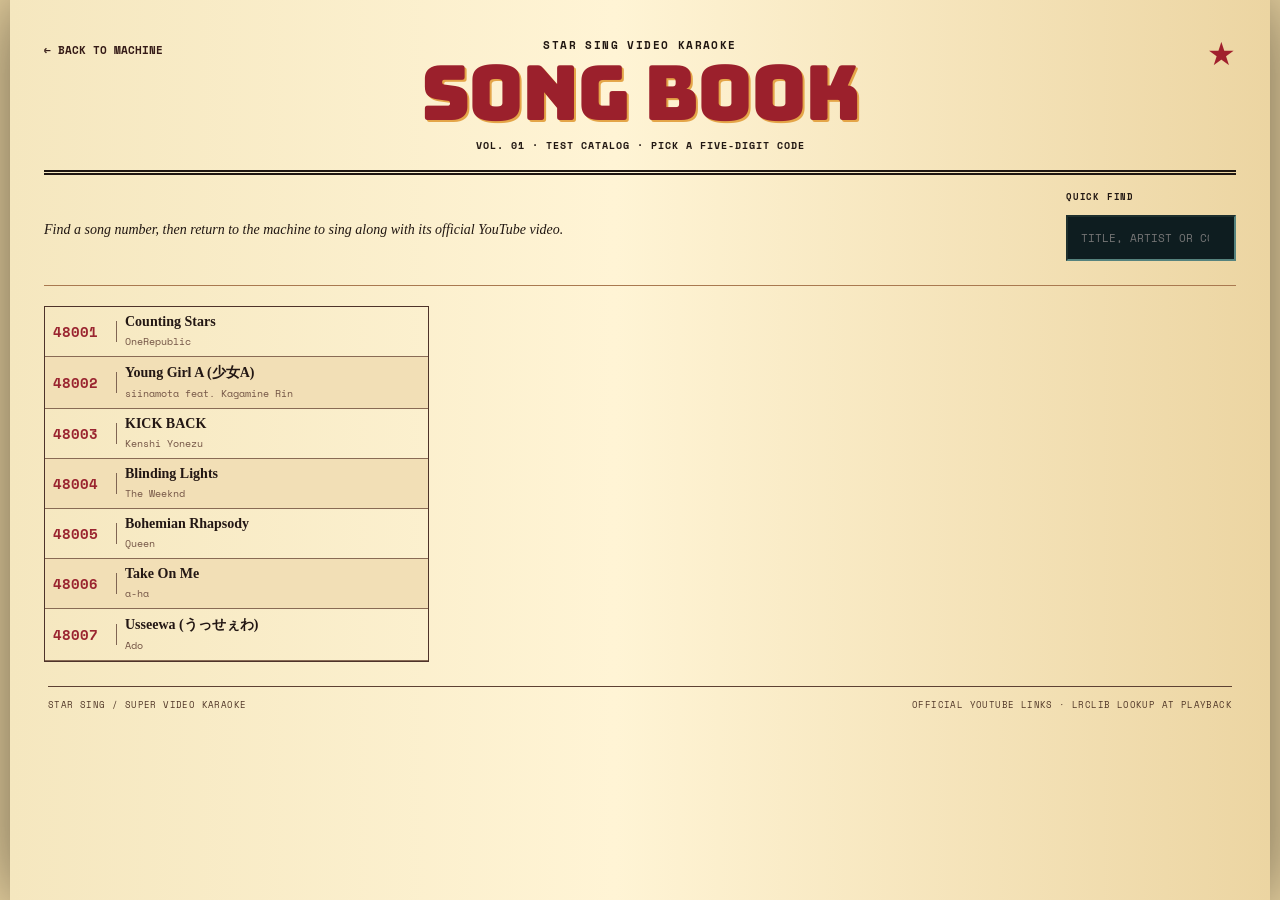
==== songbook.html @ 18efb2ae "Redesign karaoke machine with linked song catalog" ====
<!doctype html>
<html lang="en">
<head>
  <meta charset="utf-8">
  <meta name="viewport" content="width=device-width, initial-scale=1">
  <meta name="theme-color" content="#f6e1a7">
  <title>STAR SING — Song Book</title>
  <link rel="stylesheet" href="styles.css">
  <script defer src="songbook.js"></script>
</head>
<body class="songbook-body">
  <main class="songbook-page">
    <header class="book-header"><a href="index.html">← BACK TO MACHINE</a><div><small>STAR SING VIDEO KARAOKE</small><h1>SONG BOOK</h1><p>VOL. 01 · TEST CATALOG · PICK A FIVE-DIGIT CODE</p></div><span>★</span></header>
    <section class="book-intro"><p>Find a song number, then return to the machine to sing along with its official YouTube video.</p><label>QUICK FIND <input id="bookSearch" type="search" placeholder="TITLE, ARTIST OR CODE" autocomplete="off"></label></section>
    <div class="book-columns" id="bookList"><p>OPENING SONG BOOK…</p></div>
    <footer><span>STAR SING / SUPER VIDEO KARAOKE</span><span>OFFICIAL YOUTUBE LINKS · LRCLIB LOOKUP AT PLAYBACK</span></footer>
  </main>
</body>
</html>
---- styles.css ----
@import url('https://fonts.googleapis.com/css2?family=Bungee&family=Space+Mono:wght@400;700&display=swap');

/* Printed-song-book view: intentionally separate from the machine UI. */
.songbook-body{background:#e8d2a0;color:#211712;min-height:100vh}.songbook-page{width:min(1260px,100%);margin:auto;padding:35px 34px;font-family:Georgia,'Times New Roman',serif;background:linear-gradient(90deg,#f5e7bf,#fff4d5 48%,#ecd5a2);box-shadow:0 0 70px #0008;min-height:100vh}.book-header{display:grid;grid-template-columns:1fr auto 1fr;align-items:start;border-bottom:5px double #1e1612;padding-bottom:17px}.book-header>a{color:#351b17;font:700 11px var(--mono);text-decoration:none;padding-top:7px}.book-header>div{text-align:center}.book-header small{font:700 11px var(--mono);letter-spacing:1.4px}.book-header h1{margin:2px 0;font:clamp(38px,7vw,76px)/1 var(--display);letter-spacing:-2px;color:#9b202c;text-shadow:2px 2px #e4a548}.book-header p{margin:7px 0 0;font:700 10px var(--mono);letter-spacing:1px}.book-header>span{justify-self:end;color:#a0202d;font-size:32px}.book-intro{display:flex;align-items:center;justify-content:space-between;gap:22px;padding:15px 0;border-bottom:1px solid #a97950;font-size:14px;font-style:italic}.book-intro p{margin:0;max-width:580px}.book-intro label{white-space:nowrap;font:700 9px var(--mono);letter-spacing:.8px}.book-intro input{display:block;margin-top:5px;width:230px;padding:8px;border:1px solid #53342a;background:#fff9e6;color:#26130e;font:10px var(--mono)}.book-columns{display:grid;grid-template-columns:repeat(3,minmax(0,1fr));gap:19px;margin-top:20px}.book-columns>p{font:12px var(--mono)}.book-column{border:1px solid #4e332a}.book-column a{display:grid;grid-template-columns:64px minmax(0,1fr);gap:8px;min-height:48px;padding:7px 8px;border-bottom:1px solid #896b55;color:#231714;text-decoration:none}.book-column a:nth-child(even){background:#f2dfb6}.book-column a:hover{background:#d8efd5}.book-column b{align-self:center;border-right:1px solid #806553;font:700 14px var(--mono);color:#9a2530}.book-column strong,.book-column small{display:block;overflow:hidden;text-overflow:ellipsis;white-space:nowrap}.book-column strong{font-size:14px}.book-column small{margin-top:4px;color:#725344;font:10px var(--mono)}.songbook-page footer{margin-top:24px;border-color:#5d4133;color:#513728;font:9px var(--mono)}@media(max-width:780px){.songbook-page{padding:22px 15px}.book-header{grid-template-columns:1fr auto}.book-header>div{grid-row:2;grid-column:1/3;margin-top:16px}.book-intro{display:block}.book-intro label{display:block;margin-top:14px}.book-intro input{width:100%}.book-columns{grid-template-columns:1fr 1fr}}@media(max-width:480px){.book-columns{grid-template-columns:1fr}.book-header h1{font-size:41px}}
:root{--ink:#150d0b;--cream:#ffe9b0;--gold:#ffcb52;--pink:#ff5f88;--teal:#41d7ca;--panel:#471b22;--line:#d98d55;--mono:'Space Mono',Consolas,monospace;--display:'Bungee',Impact,sans-serif;color-scheme:dark;font-family:var(--mono)}*{box-sizing:border-box}body{margin:0;min-width:320px;min-height:100vh;color:var(--cream);background:#180c0c}.video-atmosphere,.video-atmosphere video,.video-fallback{position:fixed;inset:0;width:100%;height:100%;z-index:-3;object-fit:cover}.video-atmosphere{overflow:hidden;background:#101d21}.video-atmosphere video{opacity:.43;filter:saturate(1.25) contrast(1.15) brightness(.55)}.video-fallback{z-index:-4;background:radial-gradient(circle at 80% 15%,#ee88404a,transparent 23%),radial-gradient(circle at 20% 70%,#086c7255,transparent 35%),linear-gradient(125deg,#152b2f,#32142b 46%,#6c271d)}.scanlines{position:fixed;inset:0;z-index:8;pointer-events:none;opacity:.16;background:repeating-linear-gradient(0deg,transparent 0 2px,#000 3px 4px),radial-gradient(ellipse at center,transparent 35%,#0009 100%);mix-blend-mode:multiply}.machine-shell{width:min(1430px,100%);margin:auto;padding:20px 28px 24px}.machine-marquee{min-height:90px;display:flex;align-items:center;gap:23px;padding:0 24px;border:5px solid #ffe09a;border-radius:17px 17px 7px 7px;background:linear-gradient(90deg,#962c3a,#4b1825 46%,#8d302e);box-shadow:0 7px 0 #1a090b,0 0 0 4px #722b27,0 0 30px #ffb45277}.brand{display:flex;align-items:center;gap:10px;color:var(--cream);text-decoration:none;font-family:var(--display);font-size:18px;line-height:.83;letter-spacing:1px;text-shadow:2px 3px #5f1524}.brand b{color:var(--gold);font-size:27px}.brand-star{font-size:34px;color:#fff2bd;text-shadow:0 0 12px #ffe59a}.marquee-copy{display:grid;gap:7px;text-align:center;flex:1;text-shadow:2px 2px #220b0e}.marquee-copy strong{font-family:var(--display);color:#fff4c6;font-size:clamp(17px,2.3vw,31px);letter-spacing:1px}.marquee-copy span{font-size:10px;letter-spacing:2px;color:#ffc5b4}.songbook-link{color:#fff2bd;text-decoration:none;text-align:right;font-size:10px;line-height:1.4;border-left:1px solid #ffb579;padding-left:20px}.songbook-link b{font-size:12px;color:var(--gold)}.machine-grid{display:grid;grid-template-columns:335px minmax(0,1fr);gap:25px;margin-top:24px}.control-deck,.console,.pitch-bay{border:3px solid #f1a45d;background:linear-gradient(145deg,#642327,#2d1019);box-shadow:inset 0 0 0 3px #1e0a0d,8px 9px 0 #160709a8}.control-deck{align-self:start;padding:12px}.deck-top,.deck-bottom{display:flex;align-items:center;justify-content:space-between;background:#210c11;border:1px solid #9a4e3e;padding:10px 12px;color:#ffd685;font-size:10px;letter-spacing:1px}.deck-top span:last-child{font-family:var(--display);font-size:17px;color:var(--teal)}input{font:inherit}input[type=search]{width:100%;margin:12px 0 9px;padding:13px;background:#0e1d20;color:#e9ffef;border:2px inset #56837e;text-transform:uppercase;outline:none;font-size:11px}.catalog-head{display:grid;grid-template-columns:68px 1fr;gap:8px;padding:7px 10px;background:#c4604f;color:#2a1015;font-size:9px;font-weight:bold}.song-list{max-height:calc(100vh - 292px);min-height:350px;overflow:auto;background:#160f11;border:1px solid #9a5046;scrollbar-color:#f5b85d #1a0c0e}.song-list p{font-size:11px;padding:15px}.song-row{width:100%;display:grid;grid-template-columns:68px minmax(0,1fr);gap:8px;text-align:left;color:#ffe9b0;border:0;border-bottom:1px solid #633029;background:#221215;padding:10px;cursor:pointer;font:inherit}.song-row:hover,.song-row.active{background:#694036;color:#ffffd8}.song-row.active{box-shadow:inset 5px 0 var(--teal)}.song-row b{align-self:center;color:#ffca62;font-size:10px}.song-row strong,.song-row small{display:block;overflow:hidden;white-space:nowrap;text-overflow:ellipsis}.song-row strong{font-size:11px}.song-row small{margin-top:3px;font-size:9px;color:#e9b7a6}.deck-bottom{margin-top:10px;justify-content:center;gap:12px;color:#d2a29a;font-size:8px}.lamp{width:8px;height:8px;border-radius:50%;background:var(--teal);box-shadow:0 0 8px var(--teal)}.lamp.amber{background:var(--gold);box-shadow:0 0 8px var(--gold)}.crt-bay{min-width:0}.tv-case{padding:17px 18px 0;border:10px solid #683d27;border-bottom:0;border-radius:44px 44px 0 0;background:linear-gradient(112deg,#8a654c,#2b1714 13%,#694530 75%,#ae805a);box-shadow:inset 3px 4px #e6bb8f,inset -5px -4px #29120e,10px 12px 0 #1607099e}.tv-glass{padding:8px;border:5px solid #160d0c;border-radius:27px 27px 11px 11px;background:#080e0f;box-shadow:inset 0 0 0 3px #53706c,inset 0 0 26px #000}.screen-topline,.screen-footer{display:flex;justify-content:space-between;gap:8px;padding:7px 8px;color:#a5e3d8;background:#071a1b;font-size:9px;letter-spacing:1px}.screen-topline span:last-child{color:#ffcc61}.player-viewport{aspect-ratio:16/8.75;position:relative;overflow:hidden;background:radial-gradient(ellipse at center,#185c5c,#051012 67%)}.youtube-player,.youtube-player iframe{position:absolute;inset:0;width:100%;height:100%;border:0}.screen-idle{position:absolute;inset:0;z-index:2;display:grid;align-content:center;justify-items:center;gap:8px;text-align:center;background:radial-gradient(circle,#2b6562,#071416 67%);color:#fff0b7;text-shadow:0 0 10px #91ffff}.screen-idle.hidden{display:none}.screen-idle .sparkle{font-size:34px;color:#ffdd6b}.screen-idle b{font-family:var(--display);line-height:1.25;font-size:clamp(18px,3vw,32px)}.screen-idle small{font-size:9px;letter-spacing:1.5px}.karaoke-overlay{position:absolute;inset:0;z-index:1;display:flex;flex-direction:column;align-items:center;justify-content:flex-end;padding:17px 4% 9px;pointer-events:none;text-align:center;background:linear-gradient(transparent 33%,#0000001a 48%,#071010b8 100%);text-shadow:2px 2px 0 #162127,0 0 9px #000}.track-kicker{margin:0 0 3px;font-size:10px;letter-spacing:1.4px;color:#67e8d9}.karaoke-overlay h1{margin:0;font-family:var(--display);font-size:clamp(15px,2.6vw,31px);color:#fff6c9;line-height:1.2}.karaoke-overlay>p:not(.track-kicker){margin:4px 0 8px;font-size:9px;color:#ffdca8}.lyrics{min-height:68px;width:100%;display:grid;align-content:center;gap:4px;font-size:clamp(11px,1.55vw,16px);line-height:1.25;color:#a6cac4}.lyrics .active{font-family:var(--display);font-size:clamp(14px,2.3vw,25px);color:#fff4c4}.lyrics .before{color:#bb9990}.lyrics .after{color:#b4e9df}.tv-speaker{height:71px;display:flex;align-items:center;justify-content:center;gap:10px;border:9px solid #442116;border-top:0;background:repeating-linear-gradient(90deg,#171110 0 2px,#2d201c 3px 5px)}.tv-speaker i{width:34px;height:34px;border-radius:50%;border:4px solid #120c0b;background:radial-gradient(circle,#633b2d 0 10%,#121211 14% 35%,#6a3d2b 37% 44%,#17100e 46%);box-shadow:inset 0 0 5px #000}.console{margin-top:0;padding:10px 16px 13px;border-top:0}.console-label{display:flex;justify-content:space-between;gap:8px;padding:4px 2px 11px;font-size:8px;color:#f2ad79;letter-spacing:1px}.console-label b{font-size:10px;color:#ffdc8b}.transport-row{display:flex;align-items:center;gap:14px;justify-content:center}.round-button,.big-play{font:inherit;cursor:pointer;color:#ffeab5;border:3px solid #25100d;background:radial-gradient(circle at 35% 28%,#dc9265,#812f30 65%,#3e161a);box-shadow:inset 2px 3px #ffc987,2px 3px #17080a}.round-button{width:60px;height:60px;border-radius:50%;display:grid;place-content:center;gap:2px}.round-button span{font-size:25px;line-height:.7}.round-button small{font-size:7px}.big-play{min-width:102px;height:63px;border-radius:8px;background:linear-gradient(#f06758,#a82833);font-family:var(--display);font-size:14px;letter-spacing:1px}.big-play.playing{background:linear-gradient(#3ecebc,#177568)}.big-play span{margin-right:5px}.youtube-link{margin-left:auto;padding:8px 10px;border:1px solid #eda86c;color:#ffd786;background:#260f15;text-align:center;text-decoration:none;font-size:8px;line-height:1.5}.youtube-link.disabled{pointer-events:none;opacity:.5}.calibration-panel{display:grid;grid-template-columns:1fr 1fr;gap:15px;margin-top:15px;padding-top:11px;border-top:1px solid #925044}.calibration-panel label{display:grid;grid-template-columns:auto 1fr auto;align-items:center;gap:8px;color:#ffd698;font-size:8px;white-space:nowrap}.calibration-panel input{min-width:0;accent-color:#41d7ca}.calibration-panel output{color:#83f0db;font-size:9px}.machine-status{min-height:16px;margin:11px 0 0;color:#e7b7a4;font-size:9px;line-height:1.45}.machine-status.bad{color:#ff9b9b}.pitch-bay{padding:10px 12px 8px;margin-top:14px;background:linear-gradient(145deg,#173b3a,#102020)}.pitch-head{display:flex;justify-content:space-between;gap:8px;color:#9ee5dc;font-size:9px}.pitch-head span:last-child{color:#ffdb85;text-align:right}.pitch-bay canvas{display:block;width:100%;height:140px;margin-top:9px;border:2px inset #306964}.pitch-bay p{margin:7px 0 0;color:#9bbcb7;font-size:8px;line-height:1.45}footer{display:flex;justify-content:space-between;gap:20px;margin:20px 4px 0;padding:11px 0;border-top:1px solid #efae73;color:#ffd799;font-size:8px;letter-spacing:.4px}.visually-hidden{position:absolute;width:1px;height:1px;clip:rect(0 0 0 0);overflow:hidden;white-space:nowrap}@media(max-width:850px){.machine-shell{padding:12px}.machine-grid{grid-template-columns:1fr}.control-deck{order:2}.song-list{min-height:0;max-height:290px}.machine-marquee{min-height:76px;padding:0 14px}.marquee-copy{display:none}.songbook-link{margin-left:auto}.tv-case{border-width:8px;padding:10px 10px 0}.calibration-panel{grid-template-columns:1fr}}@media(max-width:480px){.brand-star{display:none}.brand{font-size:14px}.brand b{font-size:22px}.songbook-link{padding-left:10px}.transport-row{gap:7px}.round-button{width:51px;height:51px}.big-play{min-width:85px;height:53px}.youtube-link{padding:5px;font-size:7px}.console{padding-inline:10px}.calibration-panel label{grid-template-columns:1fr auto;gap:3px}.calibration-panel input{grid-column:1/3;grid-row:2}footer{display:block}footer span{display:block;margin-bottom:5px}}
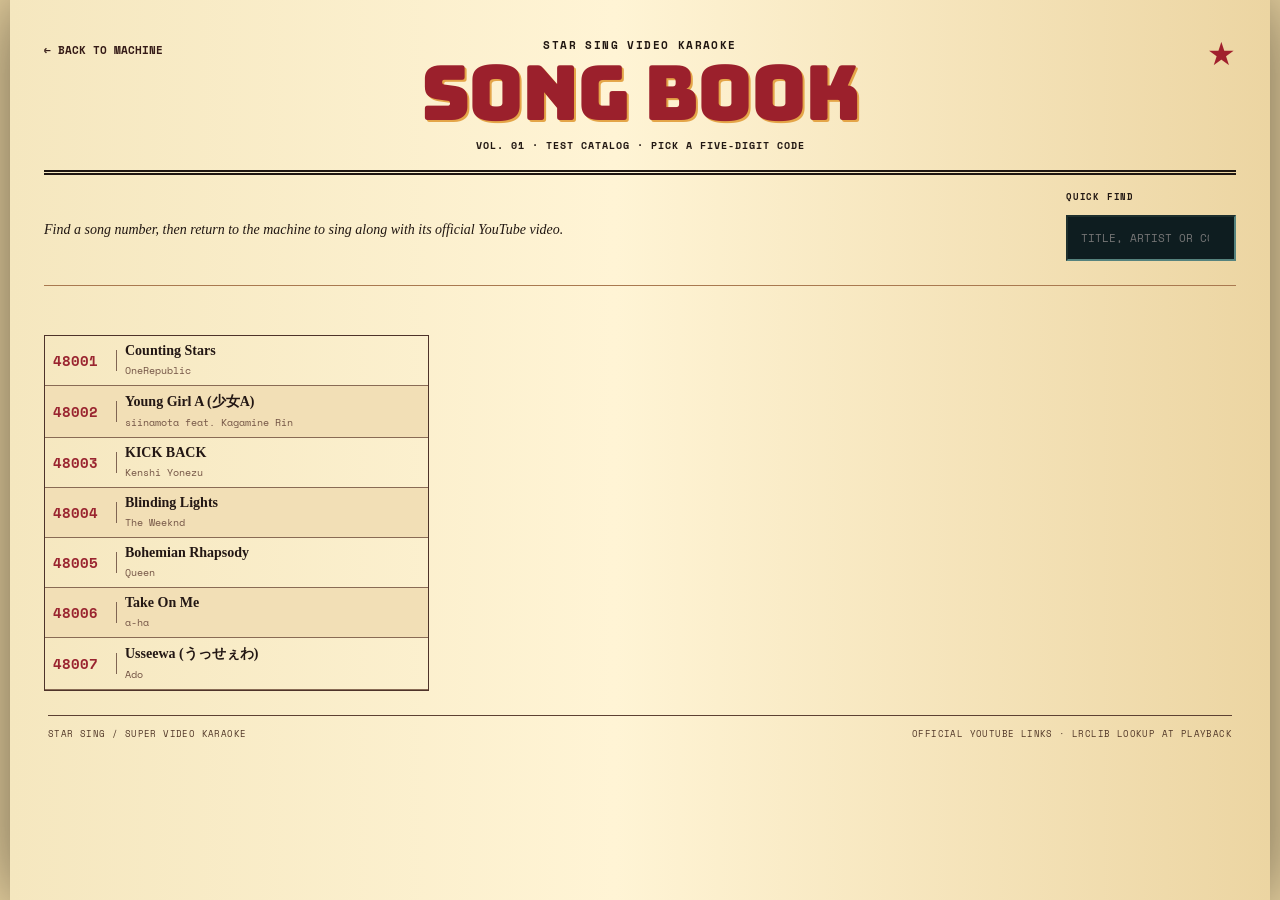
==== commit 3cd3d2a1: "meow" ====
--- a/songbook.html
+++ b/songbook.html
@@ -12,6 +12,7 @@
   <main class="songbook-page">
     <header class="book-header"><a href="index.html">← BACK TO MACHINE</a><div><small>STAR SING VIDEO KARAOKE</small><h1>SONG BOOK</h1><p>VOL. 01 · TEST CATALOG · PICK A FIVE-DIGIT CODE</p></div><span>★</span></header>
     <section class="book-intro"><p>Find a song number, then return to the machine to sing along with its official YouTube video.</p><label>QUICK FIND <input id="bookSearch" type="search" placeholder="TITLE, ARTIST OR CODE" autocomplete="off"></label></section>
+    <p class="copy-notice" id="copyNotice" role="status" aria-live="polite"></p>
     <div class="book-columns" id="bookList"><p>OPENING SONG BOOK…</p></div>
     <footer><span>STAR SING / SUPER VIDEO KARAOKE</span><span>OFFICIAL YOUTUBE LINKS · LRCLIB LOOKUP AT PLAYBACK</span></footer>
   </main>
--- a/styles.css
+++ b/styles.css
@@ -1,4 +1,7 @@
 @import url('https://fonts.googleapis.com/css2?family=Bungee&family=Space+Mono:wght@400;700&display=swap');
+
+/* Player controls and queue overrides. */
+.search-results{margin:-9px 0 9px;border:1px solid #b46a4b;background:#160e10;max-height:225px;overflow:auto}.search-results[hidden]{display:none}.search-results .song-row{background:#2d1718}.search-results .song-row:hover{background:#765043}.volume-control{display:grid;grid-template-columns:auto 88px auto;align-items:center;gap:5px;color:#ffd698;font-size:8px;white-space:nowrap}.volume-control input{width:88px;accent-color:#41d7ca}.volume-control output{color:#83f0db;font-size:9px}.fullscreen-button{padding:9px 8px;border:1px solid #eda86c;background:#260f15;color:#ffd786;font:8px var(--mono);white-space:nowrap;cursor:pointer}.fullscreen-button.active{background:#1f6c62}.youtube-player,.youtube-player iframe{pointer-events:none}.karaoke-audio-player{position:absolute!important;width:1px!important;height:1px!important;left:-2px!important;top:-2px!important;opacity:0!important;overflow:hidden!important;pointer-events:none!important}.player-viewport.video-obscured .youtube-player{filter:blur(16px) saturate(.7) brightness(.56);transform:scale(1.08)}.note-key{position:absolute;z-index:3;top:10px;left:50%;transform:translateX(-50%);display:flex;align-items:center;gap:7px;padding:5px 9px;border:1px solid #a5e3d855;background:#0615158c;color:#d5fff8;font:8px var(--mono);letter-spacing:.6px;white-space:nowrap;pointer-events:none}.note-key i{display:block;width:25px;height:7px;background:#41d7ca}.note-key b{color:#fff4c4;font-size:13px;line-height:.4}.player-viewport:fullscreen{width:100vw;height:100vh;aspect-ratio:auto;background:#000;display:block}.player-viewport:fullscreen .youtube-player,.player-viewport:fullscreen .youtube-player iframe{width:100%;height:100%}.player-viewport:fullscreen .karaoke-overlay{padding:4vh 8vw 8vh}.player-viewport:fullscreen .lyrics{min-height:145px;font-size:clamp(16px,2.5vw,28px)}.player-viewport:fullscreen .lyrics .active{font-size:clamp(26px,5vw,58px)}.player-viewport:fullscreen .note-key{top:4vh;font-size:11px}.copy-notice{min-height:18px;margin:11px 0 0;color:#7f1c28;font:700 10px var(--mono);letter-spacing:.3px}
 
 /* Printed-song-book view: intentionally separate from the machine UI. */
 .songbook-body{background:#e8d2a0;color:#211712;min-height:100vh}.songbook-page{width:min(1260px,100%);margin:auto;padding:35px 34px;font-family:Georgia,'Times New Roman',serif;background:linear-gradient(90deg,#f5e7bf,#fff4d5 48%,#ecd5a2);box-shadow:0 0 70px #0008;min-height:100vh}.book-header{display:grid;grid-template-columns:1fr auto 1fr;align-items:start;border-bottom:5px double #1e1612;padding-bottom:17px}.book-header>a{color:#351b17;font:700 11px var(--mono);text-decoration:none;padding-top:7px}.book-header>div{text-align:center}.book-header small{font:700 11px var(--mono);letter-spacing:1.4px}.book-header h1{margin:2px 0;font:clamp(38px,7vw,76px)/1 var(--display);letter-spacing:-2px;color:#9b202c;text-shadow:2px 2px #e4a548}.book-header p{margin:7px 0 0;font:700 10px var(--mono);letter-spacing:1px}.book-header>span{justify-self:end;color:#a0202d;font-size:32px}.book-intro{display:flex;align-items:center;justify-content:space-between;gap:22px;padding:15px 0;border-bottom:1px solid #a97950;font-size:14px;font-style:italic}.book-intro p{margin:0;max-width:580px}.book-intro label{white-space:nowrap;font:700 9px var(--mono);letter-spacing:.8px}.book-intro input{display:block;margin-top:5px;width:230px;padding:8px;border:1px solid #53342a;background:#fff9e6;color:#26130e;font:10px var(--mono)}.book-columns{display:grid;grid-template-columns:repeat(3,minmax(0,1fr));gap:19px;margin-top:20px}.book-columns>p{font:12px var(--mono)}.book-column{border:1px solid #4e332a}.book-column a{display:grid;grid-template-columns:64px minmax(0,1fr);gap:8px;min-height:48px;padding:7px 8px;border-bottom:1px solid #896b55;color:#231714;text-decoration:none}.book-column a:nth-child(even){background:#f2dfb6}.book-column a:hover{background:#d8efd5}.book-column b{align-self:center;border-right:1px solid #806553;font:700 14px var(--mono);color:#9a2530}.book-column strong,.book-column small{display:block;overflow:hidden;text-overflow:ellipsis;white-space:nowrap}.book-column strong{font-size:14px}.book-column small{margin-top:4px;color:#725344;font:10px var(--mono)}.songbook-page footer{margin-top:24px;border-color:#5d4133;color:#513728;font:9px var(--mono)}@media(max-width:780px){.songbook-page{padding:22px 15px}.book-header{grid-template-columns:1fr auto}.book-header>div{grid-row:2;grid-column:1/3;margin-top:16px}.book-intro{display:block}.book-intro label{display:block;margin-top:14px}.book-intro input{width:100%}.book-columns{grid-template-columns:1fr 1fr}}@media(max-width:480px){.book-columns{grid-template-columns:1fr}.book-header h1{font-size:41px}}
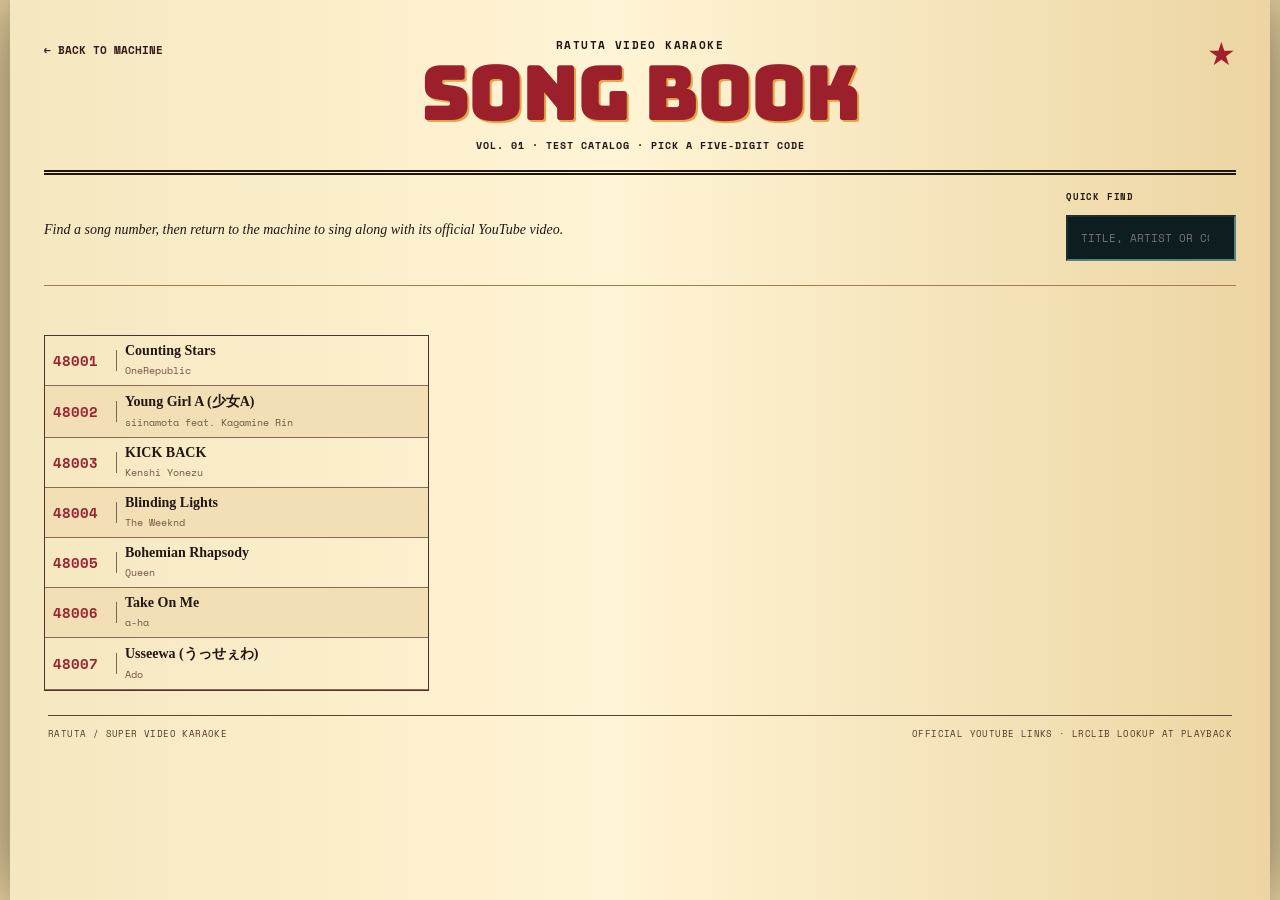
==== commit 14331370: "Brand the karaoke machine as RatUTA" ====
--- a/songbook.html
+++ b/songbook.html
@@ -4,17 +4,18 @@
   <meta charset="utf-8">
   <meta name="viewport" content="width=device-width, initial-scale=1">
   <meta name="theme-color" content="#f6e1a7">
-  <title>STAR SING — Song Book</title>
+  <title>RatUTA — Song Book</title>
+  <link rel="icon" href="favicon.svg" type="image/svg+xml">
   <link rel="stylesheet" href="styles.css">
   <script defer src="songbook.js"></script>
 </head>
 <body class="songbook-body">
   <main class="songbook-page">
-    <header class="book-header"><a href="index.html">← BACK TO MACHINE</a><div><small>STAR SING VIDEO KARAOKE</small><h1>SONG BOOK</h1><p>VOL. 01 · TEST CATALOG · PICK A FIVE-DIGIT CODE</p></div><span>★</span></header>
+    <header class="book-header"><a href="index.html">← BACK TO MACHINE</a><div><small>RATUTA VIDEO KARAOKE</small><h1>SONG BOOK</h1><p>VOL. 01 · TEST CATALOG · PICK A FIVE-DIGIT CODE</p></div><span>★</span></header>
     <section class="book-intro"><p>Find a song number, then return to the machine to sing along with its official YouTube video.</p><label>QUICK FIND <input id="bookSearch" type="search" placeholder="TITLE, ARTIST OR CODE" autocomplete="off"></label></section>
     <p class="copy-notice" id="copyNotice" role="status" aria-live="polite"></p>
     <div class="book-columns" id="bookList"><p>OPENING SONG BOOK…</p></div>
-    <footer><span>STAR SING / SUPER VIDEO KARAOKE</span><span>OFFICIAL YOUTUBE LINKS · LRCLIB LOOKUP AT PLAYBACK</span></footer>
+    <footer><span>RATUTA / SUPER VIDEO KARAOKE</span><span>OFFICIAL YOUTUBE LINKS · LRCLIB LOOKUP AT PLAYBACK</span></footer>
   </main>
 </body>
 </html>
--- a/styles.css
+++ b/styles.css
@@ -1,7 +1,15 @@
 @import url('https://fonts.googleapis.com/css2?family=Bungee&family=Space+Mono:wght@400;700&display=swap');
+/* Keep the active karaoke line in the centre of the picture, like a cabinet screen. */
+.karaoke-overlay .lyrics{position:absolute;top:50%;left:4%;right:4%;width:auto;transform:translateY(-50%)}
+.player-viewport:fullscreen .karaoke-overlay .lyrics{top:50%}
+.calibration-panel{display:none!important}.lyrics .active .word{background:linear-gradient(90deg,#fff7c4 calc(var(--word-progress,0) * 100%),#6ea29a calc(var(--word-progress,0) * 100%));-webkit-background-clip:text;background-clip:text;color:transparent;white-space:pre-wrap}
+.operator-panel{margin-top:12px;padding:10px;border:1px dashed #41d7ca;background:#071919;color:#d5fff8;font:9px var(--mono)}.operator-panel[hidden]{display:none}.operator-panel>div{display:flex;align-items:center;justify-content:space-between;gap:10px;color:#ffda72;letter-spacing:1px}.operator-panel p{margin:7px 0;color:#a8d4cf;line-height:1.45}.operator-panel label{display:grid;grid-template-columns:1fr 92px auto;gap:7px;align-items:center;margin-top:7px}.operator-panel input{width:92px;padding:5px;border:1px solid #4eaaa0;background:#031011;color:#effffb;font:inherit;text-align:right}.operator-panel button{margin-top:9px;padding:6px 9px;border:1px solid #e8a760;background:#4c2023;color:#ffe3ab;font:700 8px var(--mono);cursor:pointer}.operator-panel #closeOperator{margin:0;padding:1px 6px;font-size:14px;line-height:1;color:#fff2bd}
+.operator-panel .api-key-label{grid-template-columns:1fr}.operator-panel #operatorYahooClientId{width:100%;text-align:left}.lyrics ruby{ruby-position:over}.lyrics rt{font-family:var(--mono);font-size:.32em;font-weight:700;letter-spacing:0;line-height:1;color:#e8f8ff;text-shadow:0 1px 2px #071014}.lyrics .active .word ruby{background:linear-gradient(90deg,#fff7c4 calc(var(--word-progress,0) * 100%),#6ea29a calc(var(--word-progress,0) * 100%));-webkit-background-clip:text;background-clip:text;-webkit-text-fill-color:transparent;color:transparent}.lyrics .word rt{background:none;-webkit-text-fill-color:#e8f8ff;color:#e8f8ff}
+.ratuta-brand{gap:7px;min-width:116px}.ratuta-brand .brand-star{font-size:25px}.ratuta-word{font-family:var(--display);font-size:clamp(23px,2.1vw,32px);line-height:1;color:#fff4c4;letter-spacing:-1px}.ratuta-word em,.ratuta-welcome em{font-style:normal;color:var(--gold);text-shadow:0 0 12px #ffdb75}.ratuta-brand small{align-self:end;margin:0 0 2px 1px;color:#ffb7a0;font:700 7px var(--mono);letter-spacing:1.4px}.ratuta-welcome b{display:grid;gap:2px}.ratuta-welcome b small{color:#78ddd1;font:700 9px var(--mono);letter-spacing:2.7px}.ratuta-welcome b span{font:clamp(30px,5.4vw,62px)/.95 var(--display);letter-spacing:-2px}
 
 /* Player controls and queue overrides. */
-.search-results{margin:-9px 0 9px;border:1px solid #b46a4b;background:#160e10;max-height:225px;overflow:auto}.search-results[hidden]{display:none}.search-results .song-row{background:#2d1718}.search-results .song-row:hover{background:#765043}.volume-control{display:grid;grid-template-columns:auto 88px auto;align-items:center;gap:5px;color:#ffd698;font-size:8px;white-space:nowrap}.volume-control input{width:88px;accent-color:#41d7ca}.volume-control output{color:#83f0db;font-size:9px}.fullscreen-button{padding:9px 8px;border:1px solid #eda86c;background:#260f15;color:#ffd786;font:8px var(--mono);white-space:nowrap;cursor:pointer}.fullscreen-button.active{background:#1f6c62}.youtube-player,.youtube-player iframe{pointer-events:none}.karaoke-audio-player{position:absolute!important;width:1px!important;height:1px!important;left:-2px!important;top:-2px!important;opacity:0!important;overflow:hidden!important;pointer-events:none!important}.player-viewport.video-obscured .youtube-player{filter:blur(16px) saturate(.7) brightness(.56);transform:scale(1.08)}.note-key{position:absolute;z-index:3;top:10px;left:50%;transform:translateX(-50%);display:flex;align-items:center;gap:7px;padding:5px 9px;border:1px solid #a5e3d855;background:#0615158c;color:#d5fff8;font:8px var(--mono);letter-spacing:.6px;white-space:nowrap;pointer-events:none}.note-key i{display:block;width:25px;height:7px;background:#41d7ca}.note-key b{color:#fff4c4;font-size:13px;line-height:.4}.player-viewport:fullscreen{width:100vw;height:100vh;aspect-ratio:auto;background:#000;display:block}.player-viewport:fullscreen .youtube-player,.player-viewport:fullscreen .youtube-player iframe{width:100%;height:100%}.player-viewport:fullscreen .karaoke-overlay{padding:4vh 8vw 8vh}.player-viewport:fullscreen .lyrics{min-height:145px;font-size:clamp(16px,2.5vw,28px)}.player-viewport:fullscreen .lyrics .active{font-size:clamp(26px,5vw,58px)}.player-viewport:fullscreen .note-key{top:4vh;font-size:11px}.copy-notice{min-height:18px;margin:11px 0 0;color:#7f1c28;font:700 10px var(--mono);letter-spacing:.3px}
+.screen-topline{position:relative}
+.search-results{margin:-9px 0 9px;border:1px solid #b46a4b;background:#160e10;max-height:225px;overflow:auto}.search-results[hidden]{display:none}.search-results .song-row{background:#2d1718}.search-results .song-row:hover{background:#765043}.volume-control{display:grid;grid-template-columns:auto 88px auto;align-items:center;gap:5px;color:#ffd698;font-size:8px;white-space:nowrap}.volume-control input{width:88px;accent-color:#41d7ca}.volume-control output{color:#83f0db;font-size:9px}.fullscreen-button{padding:9px 8px;border:1px solid #eda86c;background:#260f15;color:#ffd786;font:8px var(--mono);white-space:nowrap;cursor:pointer}.fullscreen-button.active{background:#1f6c62}.youtube-player,.youtube-player iframe{pointer-events:none}.karaoke-audio-player{position:absolute!important;width:200px!important;height:200px!important;left:0!important;top:0!important;opacity:.001!important;overflow:hidden!important;pointer-events:none!important}.player-viewport.video-obscured .youtube-player{filter:blur(16px) saturate(.7) brightness(.56);transform:scale(1.08)}.note-key{position:absolute;z-index:3;top:10px;left:50%;transform:translateX(-50%);display:flex;align-items:center;gap:7px;padding:5px 9px;border:1px solid #a5e3d855;background:#0615158c;color:#d5fff8;font:8px var(--mono);letter-spacing:.6px;white-space:nowrap;pointer-events:none}.note-key i{display:block;width:25px;height:7px;background:#41d7ca}.note-key b{color:#fff4c4;font-size:13px;line-height:.4}.code-entry{position:absolute;z-index:5;left:50%;transform:translateX(-50%);max-width:58%;overflow:hidden;text-overflow:ellipsis;white-space:nowrap;color:#ffdc70;font-family:var(--display);font-size:clamp(10px,1.5vw,16px);letter-spacing:.7px;text-shadow:0 0 7px #ff9e38}.player-viewport:fullscreen{width:100vw;height:100vh;aspect-ratio:auto;background:#000;display:block}.player-viewport:fullscreen .youtube-player,.player-viewport:fullscreen .youtube-player iframe{width:100%;height:100%}.player-viewport:fullscreen .karaoke-overlay{padding:4vh 8vw 8vh}.player-viewport:fullscreen .lyrics{min-height:145px;font-size:clamp(16px,2.5vw,28px)}.player-viewport:fullscreen .lyrics .active{font-size:clamp(26px,5vw,58px)}.player-viewport:fullscreen .note-key{top:4vh;font-size:11px}.copy-notice{min-height:18px;margin:11px 0 0;color:#7f1c28;font:700 10px var(--mono);letter-spacing:.3px}
 
 /* Printed-song-book view: intentionally separate from the machine UI. */
 .songbook-body{background:#e8d2a0;color:#211712;min-height:100vh}.songbook-page{width:min(1260px,100%);margin:auto;padding:35px 34px;font-family:Georgia,'Times New Roman',serif;background:linear-gradient(90deg,#f5e7bf,#fff4d5 48%,#ecd5a2);box-shadow:0 0 70px #0008;min-height:100vh}.book-header{display:grid;grid-template-columns:1fr auto 1fr;align-items:start;border-bottom:5px double #1e1612;padding-bottom:17px}.book-header>a{color:#351b17;font:700 11px var(--mono);text-decoration:none;padding-top:7px}.book-header>div{text-align:center}.book-header small{font:700 11px var(--mono);letter-spacing:1.4px}.book-header h1{margin:2px 0;font:clamp(38px,7vw,76px)/1 var(--display);letter-spacing:-2px;color:#9b202c;text-shadow:2px 2px #e4a548}.book-header p{margin:7px 0 0;font:700 10px var(--mono);letter-spacing:1px}.book-header>span{justify-self:end;color:#a0202d;font-size:32px}.book-intro{display:flex;align-items:center;justify-content:space-between;gap:22px;padding:15px 0;border-bottom:1px solid #a97950;font-size:14px;font-style:italic}.book-intro p{margin:0;max-width:580px}.book-intro label{white-space:nowrap;font:700 9px var(--mono);letter-spacing:.8px}.book-intro input{display:block;margin-top:5px;width:230px;padding:8px;border:1px solid #53342a;background:#fff9e6;color:#26130e;font:10px var(--mono)}.book-columns{display:grid;grid-template-columns:repeat(3,minmax(0,1fr));gap:19px;margin-top:20px}.book-columns>p{font:12px var(--mono)}.book-column{border:1px solid #4e332a}.book-column a{display:grid;grid-template-columns:64px minmax(0,1fr);gap:8px;min-height:48px;padding:7px 8px;border-bottom:1px solid #896b55;color:#231714;text-decoration:none}.book-column a:nth-child(even){background:#f2dfb6}.book-column a:hover{background:#d8efd5}.book-column b{align-self:center;border-right:1px solid #806553;font:700 14px var(--mono);color:#9a2530}.book-column strong,.book-column small{display:block;overflow:hidden;text-overflow:ellipsis;white-space:nowrap}.book-column strong{font-size:14px}.book-column small{margin-top:4px;color:#725344;font:10px var(--mono)}.songbook-page footer{margin-top:24px;border-color:#5d4133;color:#513728;font:9px var(--mono)}@media(max-width:780px){.songbook-page{padding:22px 15px}.book-header{grid-template-columns:1fr auto}.book-header>div{grid-row:2;grid-column:1/3;margin-top:16px}.book-intro{display:block}.book-intro label{display:block;margin-top:14px}.book-intro input{width:100%}.book-columns{grid-template-columns:1fr 1fr}}@media(max-width:480px){.book-columns{grid-template-columns:1fr}.book-header h1{font-size:41px}}
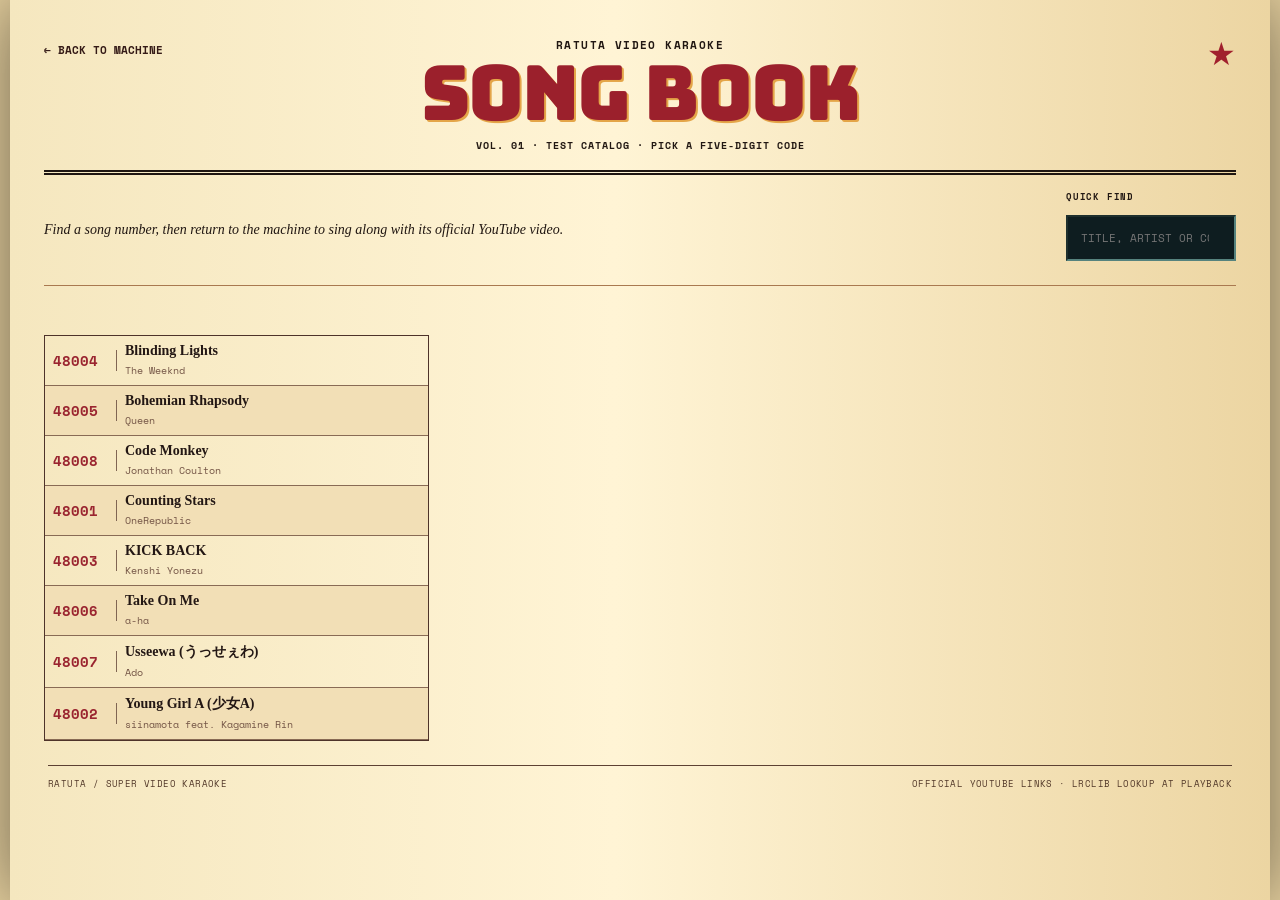
==== commit 499d1328: "Improve fullscreen lyrics and catalog lyric sources" ====
--- a/songbook.html
+++ b/songbook.html
@@ -6,8 +6,8 @@
   <meta name="theme-color" content="#f6e1a7">
   <title>RatUTA — Song Book</title>
   <link rel="icon" href="favicon.svg" type="image/svg+xml">
-  <link rel="stylesheet" href="styles.css">
-  <script defer src="songbook.js"></script>
+  <link rel="stylesheet" href="styles.css?v=fullscreen-crt1">
+  <script defer src="songbook.js?v=alphabetical1"></script>
 </head>
 <body class="songbook-body">
   <main class="songbook-page">
--- a/styles.css
+++ b/styles.css
@@ -1,14 +1,22 @@
 @import url('https://fonts.googleapis.com/css2?family=Bungee&family=Space+Mono:wght@400;700&display=swap');
+.lyrics.now-playing,.lyrics.interlude{justify-items:center;text-align:center}.lyrics.now-playing small,.lyrics.interlude small{color:#71eadf;font:700 9px var(--mono);letter-spacing:2px}.lyrics.now-playing strong{max-width:95%;overflow:hidden;text-overflow:ellipsis;white-space:nowrap;color:#fff4c4;font:clamp(14px,2.4vw,25px)/1.2 var(--display)}.lyrics.interlude{gap:8px}.interlude-meter{display:block;width:min(260px,72%);height:8px;padding:1px;border:1px solid #b681e9;background:#180f24;box-shadow:0 0 12px #9657d766}.interlude-meter i{display:block;width:var(--interlude-fill,0%);height:100%;background:linear-gradient(90deg,#5d2f86,#c27aff,#41d7ca);box-shadow:0 0 8px #bc70ff;transition:width .15s linear}.interlude-count{min-height:1em;color:#fff0b8;font:clamp(17px,3vw,31px)/.8 var(--display);text-shadow:0 0 12px #bc70ff}
 /* Keep the active karaoke line in the centre of the picture, like a cabinet screen. */
 .karaoke-overlay .lyrics{position:absolute;top:50%;left:4%;right:4%;width:auto;transform:translateY(-50%)}
 .player-viewport:fullscreen .karaoke-overlay .lyrics{top:50%}
-.calibration-panel{display:none!important}.lyrics .active .word{background:linear-gradient(90deg,#fff7c4 calc(var(--word-progress,0) * 100%),#6ea29a calc(var(--word-progress,0) * 100%));-webkit-background-clip:text;background-clip:text;color:transparent;white-space:pre-wrap}
+.lyrics.score-board{display:grid;justify-items:center;gap:2px;min-height:0;color:#fff4c4;text-shadow:0 0 10px #a65cff,2px 2px #160719}.score-board small{color:#c989ff;font:700 10px var(--mono);letter-spacing:2px}.score-board .score-value{font:clamp(54px,11vw,118px)/.82 var(--display);color:#fff3ca;letter-spacing:-4px;animation:score-pop .7s steps(5,end) both}.score-board .score-grade{font:clamp(17px,3vw,30px) var(--display);color:#d58cff;letter-spacing:1px}.score-board .score-mode{font:700 9px var(--mono);letter-spacing:1.2px;color:#78ddd1}.score-board .score-detail{font:8px var(--mono);font-style:normal;color:#ffd69c}.score-board .score-next{margin-top:4px;font:700 9px var(--mono);font-style:normal;color:#fff4c4;letter-spacing:1px;animation:score-blink 1s steps(2,end) infinite}@keyframes score-pop{0%{opacity:0;transform:scale(1.75)}100%{opacity:1;transform:scale(1)}}@keyframes score-blink{50%{opacity:.42}}
+.note-chart-overlay{position:absolute;z-index:3;top:12px;left:3%;right:3%;height:clamp(60px,10vw,96px);padding:4px 6px 5px;background:transparent;pointer-events:none}.note-chart-overlay[hidden]{display:none}.note-chart-overlay .pitch-head{height:13px;display:flex;justify-content:space-between;gap:8px;color:#9ee5dc;font:700 8px var(--mono);letter-spacing:.7px}.note-chart-overlay .pitch-head span:last-child{color:#ffdc85;text-align:right}.note-chart-overlay canvas{display:block;width:100%;height:calc(100% - 15px);background:transparent}.player-viewport:fullscreen .note-chart-overlay{top:5vh;left:8vw;right:8vw;height:clamp(86px,14vw,150px)}
+.calibration-panel{display:none!important}.lyrics .active .word{position:relative;display:inline-block;color:#6ea29a;white-space:pre-wrap;text-shadow:0 0 8px #0b2522}.lyrics .active .word::before{content:attr(data-word-text);position:absolute;inset:0 auto auto 0;width:calc(var(--word-progress,0) * 100%);overflow:hidden;color:#fff4c4;white-space:pre-wrap;text-shadow:0 0 8px #fff3a855;pointer-events:none}
 .operator-panel{margin-top:12px;padding:10px;border:1px dashed #41d7ca;background:#071919;color:#d5fff8;font:9px var(--mono)}.operator-panel[hidden]{display:none}.operator-panel>div{display:flex;align-items:center;justify-content:space-between;gap:10px;color:#ffda72;letter-spacing:1px}.operator-panel p{margin:7px 0;color:#a8d4cf;line-height:1.45}.operator-panel label{display:grid;grid-template-columns:1fr 92px auto;gap:7px;align-items:center;margin-top:7px}.operator-panel input{width:92px;padding:5px;border:1px solid #4eaaa0;background:#031011;color:#effffb;font:inherit;text-align:right}.operator-panel button{margin-top:9px;padding:6px 9px;border:1px solid #e8a760;background:#4c2023;color:#ffe3ab;font:700 8px var(--mono);cursor:pointer}.operator-panel #closeOperator{margin:0;padding:1px 6px;font-size:14px;line-height:1;color:#fff2bd}
-.operator-panel .api-key-label{grid-template-columns:1fr}.operator-panel #operatorYahooClientId{width:100%;text-align:left}.lyrics ruby{ruby-position:over}.lyrics rt{font-family:var(--mono);font-size:.32em;font-weight:700;letter-spacing:0;line-height:1;color:#e8f8ff;text-shadow:0 1px 2px #071014}.lyrics .active .word ruby{background:linear-gradient(90deg,#fff7c4 calc(var(--word-progress,0) * 100%),#6ea29a calc(var(--word-progress,0) * 100%));-webkit-background-clip:text;background-clip:text;-webkit-text-fill-color:transparent;color:transparent}.lyrics .word rt{background:none;-webkit-text-fill-color:#e8f8ff;color:#e8f8ff}
+.operator-panel .api-key-label{grid-template-columns:1fr}.operator-panel #operatorYahooClientId{width:100%;text-align:left}.lyrics ruby{ruby-position:over}.lyrics rt{font-family:var(--mono);font-size:.32em;font-weight:700;letter-spacing:0;line-height:1;color:#e8f8ff;text-shadow:0 1px 2px #071014}.lyrics .active .word ruby{background:none;-webkit-text-fill-color:currentColor;color:inherit}.lyrics .active .word::before ruby{color:inherit}.lyrics .word rt{background:none;-webkit-text-fill-color:#e8f8ff;color:#e8f8ff}
 .ratuta-brand{gap:7px;min-width:116px}.ratuta-brand .brand-star{font-size:25px}.ratuta-word{font-family:var(--display);font-size:clamp(23px,2.1vw,32px);line-height:1;color:#fff4c4;letter-spacing:-1px}.ratuta-word em,.ratuta-welcome em{font-style:normal;color:var(--gold);text-shadow:0 0 12px #ffdb75}.ratuta-brand small{align-self:end;margin:0 0 2px 1px;color:#ffb7a0;font:700 7px var(--mono);letter-spacing:1.4px}.ratuta-welcome b{display:grid;gap:2px}.ratuta-welcome b small{color:#78ddd1;font:700 9px var(--mono);letter-spacing:2.7px}.ratuta-welcome b span{font:clamp(30px,5.4vw,62px)/.95 var(--display);letter-spacing:-2px}
+.ratuta-word em,.ratuta-welcome em{color:#c36cff;text-shadow:0 0 13px #9b42ff}.machine-marquee{box-shadow:0 7px 0 #1a090b,0 0 0 4px #722b27,0 0 30px #ae5dffb8!important}.ratuta-brand .brand-star{color:#d99aff;text-shadow:0 0 12px #b555ff}.song-row.active{box-shadow:inset 5px 0 #c36cff!important}.search-results .song-row:hover,input[type=search]:focus{border-color:#c987ff!important;box-shadow:0 0 0 2px #ad5dff55!important}.note-key{border-color:#d391ff99!important;box-shadow:0 0 11px #ad5dff55!important}.fullscreen-button.active{box-shadow:0 0 12px #ad5dff99!important}
+
+/* The document-level CRT layer cannot enter fullscreen with the player, so the player owns a matching layer there. */
+.player-scanlines{display:none}.lyrics .active{white-space:nowrap;overflow:visible}.player-viewport:fullscreen .player-scanlines{display:block;position:absolute;inset:0;z-index:5;pointer-events:none;opacity:.16;background:repeating-linear-gradient(0deg,transparent 0 2px,#000 3px 4px),radial-gradient(ellipse at center,transparent 35%,#0009 100%);mix-blend-mode:multiply}
 
 /* Player controls and queue overrides. */
 .screen-topline{position:relative}
+.karaoke-overlay{justify-content:flex-start;padding-top:16px}.karaoke-overlay h1{max-width:90%}.karaoke-overlay>p:not(.track-kicker){max-width:90%}
 .search-results{margin:-9px 0 9px;border:1px solid #b46a4b;background:#160e10;max-height:225px;overflow:auto}.search-results[hidden]{display:none}.search-results .song-row{background:#2d1718}.search-results .song-row:hover{background:#765043}.volume-control{display:grid;grid-template-columns:auto 88px auto;align-items:center;gap:5px;color:#ffd698;font-size:8px;white-space:nowrap}.volume-control input{width:88px;accent-color:#41d7ca}.volume-control output{color:#83f0db;font-size:9px}.fullscreen-button{padding:9px 8px;border:1px solid #eda86c;background:#260f15;color:#ffd786;font:8px var(--mono);white-space:nowrap;cursor:pointer}.fullscreen-button.active{background:#1f6c62}.youtube-player,.youtube-player iframe{pointer-events:none}.karaoke-audio-player{position:absolute!important;width:200px!important;height:200px!important;left:0!important;top:0!important;opacity:.001!important;overflow:hidden!important;pointer-events:none!important}.player-viewport.video-obscured .youtube-player{filter:blur(16px) saturate(.7) brightness(.56);transform:scale(1.08)}.note-key{position:absolute;z-index:3;top:10px;left:50%;transform:translateX(-50%);display:flex;align-items:center;gap:7px;padding:5px 9px;border:1px solid #a5e3d855;background:#0615158c;color:#d5fff8;font:8px var(--mono);letter-spacing:.6px;white-space:nowrap;pointer-events:none}.note-key i{display:block;width:25px;height:7px;background:#41d7ca}.note-key b{color:#fff4c4;font-size:13px;line-height:.4}.code-entry{position:absolute;z-index:5;left:50%;transform:translateX(-50%);max-width:58%;overflow:hidden;text-overflow:ellipsis;white-space:nowrap;color:#ffdc70;font-family:var(--display);font-size:clamp(10px,1.5vw,16px);letter-spacing:.7px;text-shadow:0 0 7px #ff9e38}.player-viewport:fullscreen{width:100vw;height:100vh;aspect-ratio:auto;background:#000;display:block}.player-viewport:fullscreen .youtube-player,.player-viewport:fullscreen .youtube-player iframe{width:100%;height:100%}.player-viewport:fullscreen .karaoke-overlay{padding:4vh 8vw 8vh}.player-viewport:fullscreen .lyrics{min-height:145px;font-size:clamp(16px,2.5vw,28px)}.player-viewport:fullscreen .lyrics .active{font-size:clamp(26px,5vw,58px)}.player-viewport:fullscreen .note-key{top:4vh;font-size:11px}.copy-notice{min-height:18px;margin:11px 0 0;color:#7f1c28;font:700 10px var(--mono);letter-spacing:.3px}
 
 /* Printed-song-book view: intentionally separate from the machine UI. */
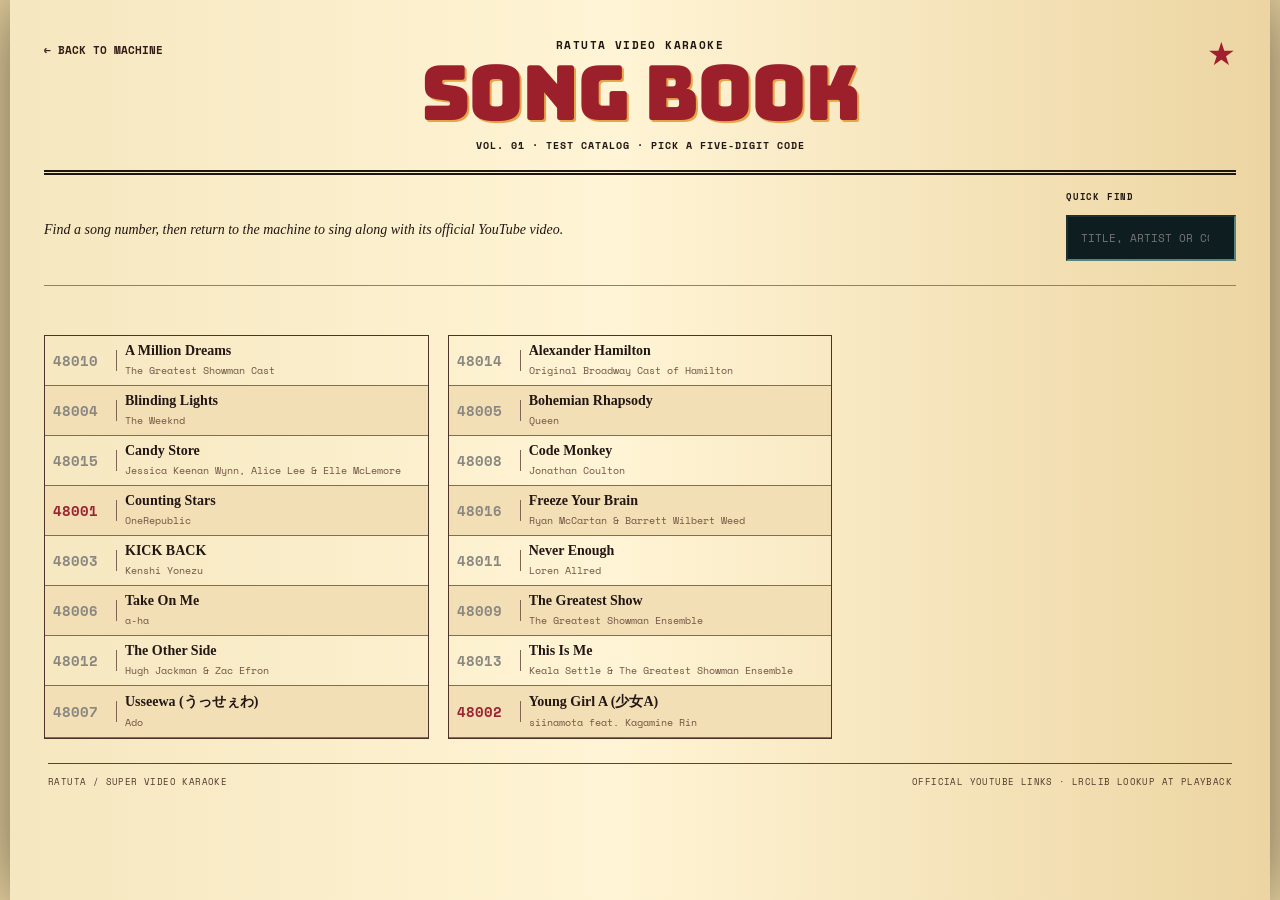
==== commit 0c2ba2ba: "Add operator lyric sync tags" ====
--- a/songbook.html
+++ b/songbook.html
@@ -6,8 +6,8 @@
   <meta name="theme-color" content="#f6e1a7">
   <title>RatUTA — Song Book</title>
   <link rel="icon" href="favicon.svg" type="image/svg+xml">
-  <link rel="stylesheet" href="styles.css?v=fullscreen-crt1">
-  <script defer src="songbook.js?v=alphabetical1"></script>
+  <link rel="stylesheet" href="styles.css?v=lyrics-tag1">
+  <script defer src="songbook.js?v=lyrics-tag1"></script>
 </head>
 <body class="songbook-body">
   <main class="songbook-page">
--- a/styles.css
+++ b/styles.css
@@ -14,6 +14,11 @@
 /* The document-level CRT layer cannot enter fullscreen with the player, so the player owns a matching layer there. */
 .player-scanlines{display:none}.lyrics .active{white-space:nowrap;overflow:visible}.player-viewport:fullscreen .player-scanlines{display:block;position:absolute;inset:0;z-index:5;pointer-events:none;opacity:.16;background:repeating-linear-gradient(0deg,transparent 0 2px,#000 3px 4px),radial-gradient(ellipse at center,transparent 35%,#0009 100%);mix-blend-mode:multiply}
 
+/* Keep long Japanese context lines from consuming the active lyric's centre space. */
+.lyrics .before,.lyrics .after{max-width:100%;overflow:hidden;text-overflow:ellipsis;white-space:nowrap;line-height:1.2}
+
+.operator-panel .sync-tag-label{grid-template-columns:1fr auto;align-items:center}.operator-panel .sync-tag-label input{width:16px;height:16px;accent-color:#41d7ca}.operator-panel .sync-tag-label b{grid-column:1/3;color:#91dcd2;font:700 8px var(--mono);letter-spacing:.35px}.book-column b.lyrics-unsynced{color:#8a8780}
+
 /* Player controls and queue overrides. */
 .screen-topline{position:relative}
 .karaoke-overlay{justify-content:flex-start;padding-top:16px}.karaoke-overlay h1{max-width:90%}.karaoke-overlay>p:not(.track-kicker){max-width:90%}
